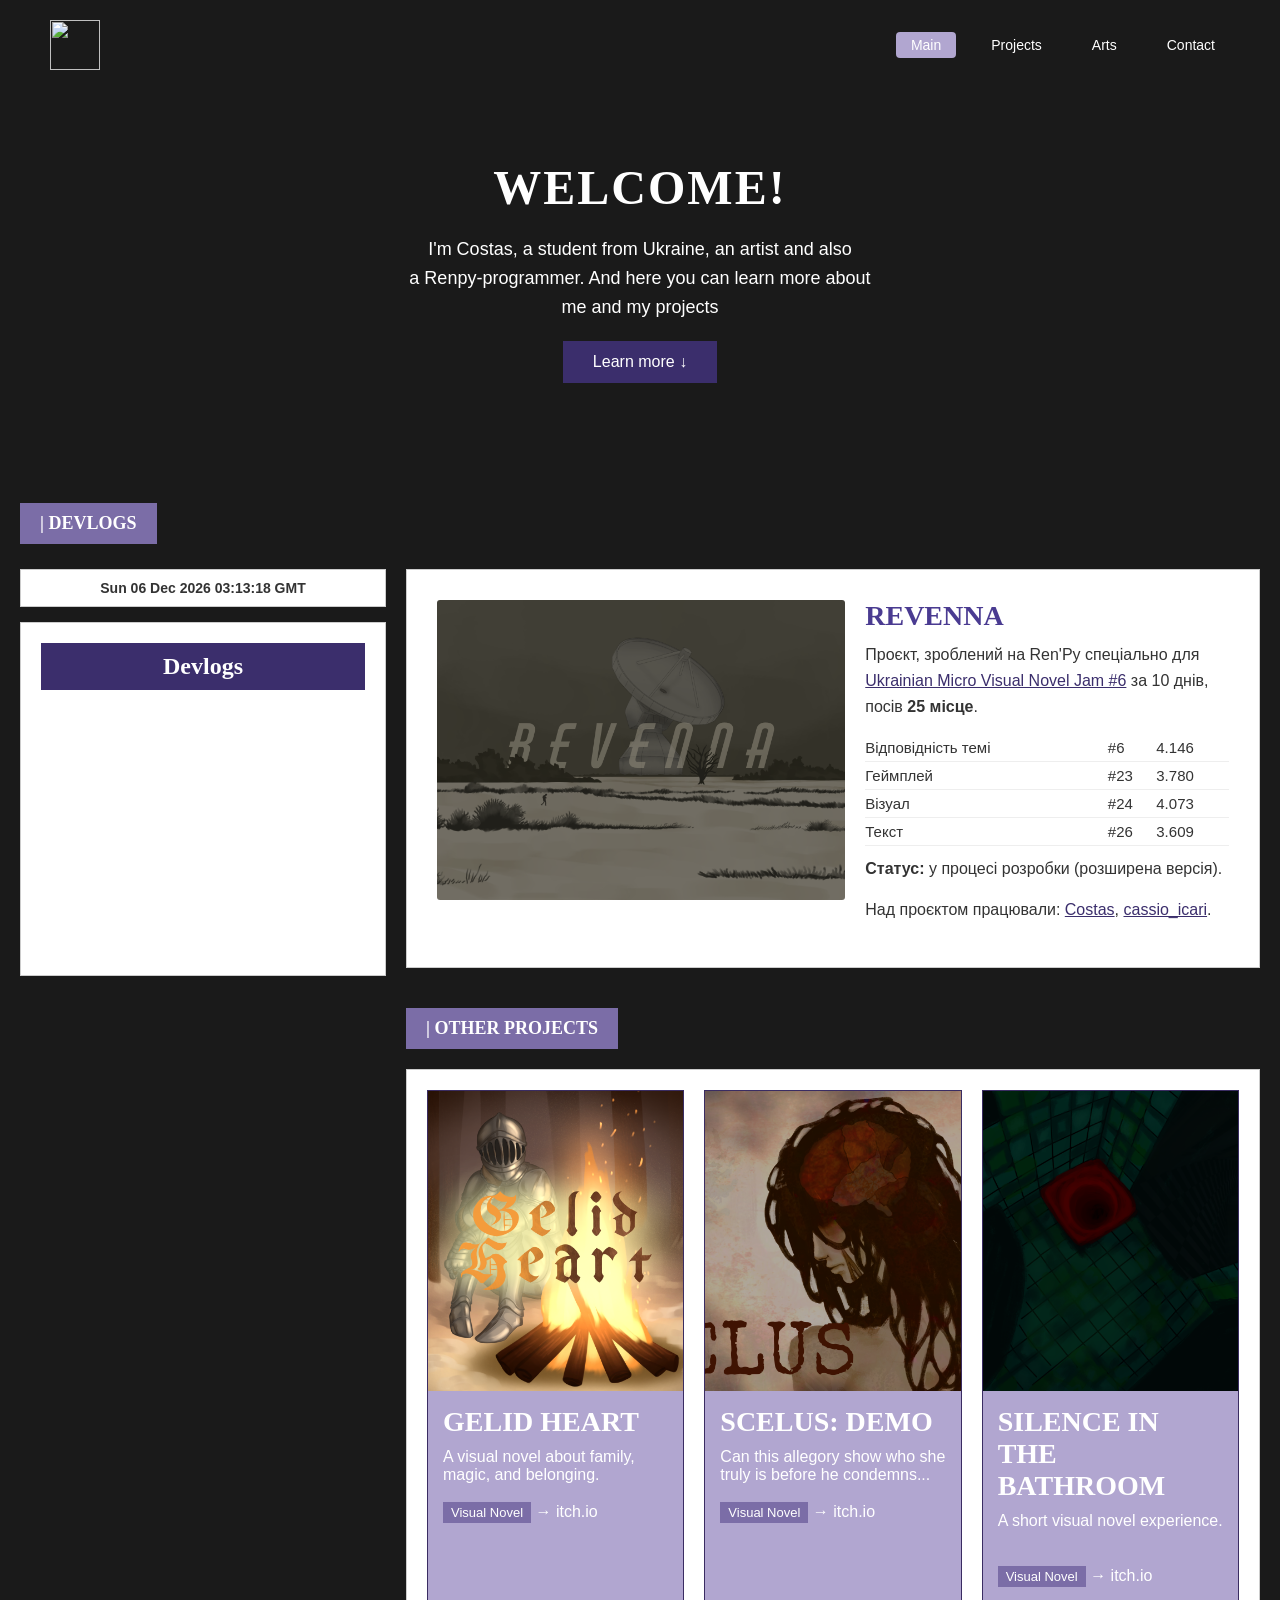
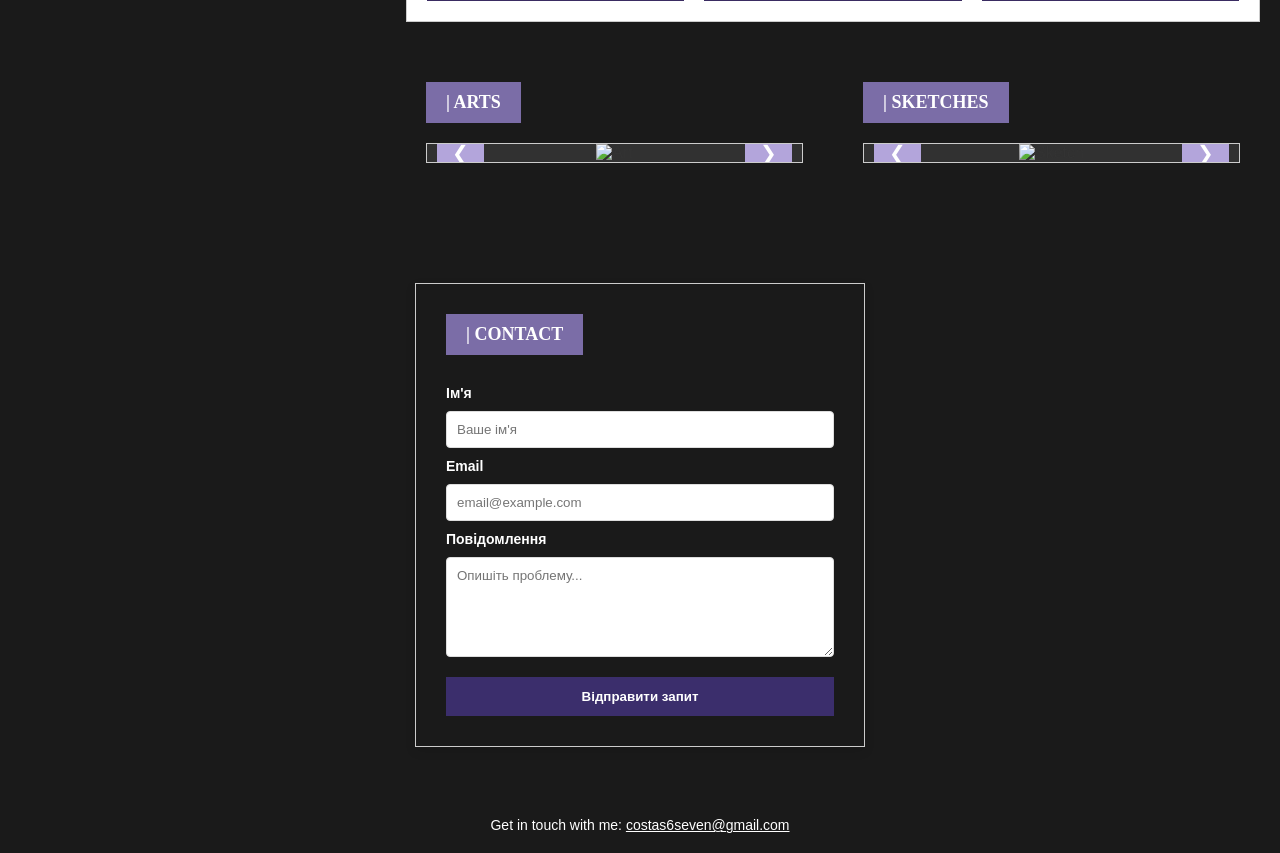
==== index.html @ fd6a5f2b "Add files via upload" ====
<!DOCTYPE html>
<html lang="uk">
<head>
    <meta charset="UTF-8">
    <meta name="viewport" content="width=device-width, initial-scale=1.0">
    <title>Costa-Dimention</title>
    <link rel="stylesheet" href="style.css">
</head>
<body>

    <header class="header">
        <div class="logo">
            <img src="https://cdn.pixabay.com/animation/2026/05/10/12/07/12-07-49-893_512.gif">
        </div>
        <nav class="nav-menu">
            <a href="index.html" class="active">Main</a>
            <a href="#projects">Projects</a>
            <a href="#arts">Arts</a>
            <a href="#contact">Contact</a>
        </nav>
    </header>

    <main>
        <section class="hero">
            <h1>WELCOME!</h1>
            <p>I'm Costas, a student from Ukraine, an artist and also<br>
               a Renpy-programmer. And here you can learn more about<br>
               me and my projects</p>
            <a href="#content" class="btn-main">Learn more ↓</a>
        </section>
        
        <div id="content" class="content-wrapper">
            <div class="container">
                <div class="section-header">
                    <h2>| DEVLOGS</h2>
                </div>
                
                <div class="split-section fade-in">
                    <aside class="sidebar">
                        <div id="live-clock" class="clock-display">Завантаження часу...</div>
                        <div class="devlogs-box">
                            <h2 class="section-title text-center">Devlogs</h2>
                            <div class="devlogs-scroll-area">
                                <a href="indexdev.html" class="btn-devlog">Read</a>
                                <a href="#" class="btn-devlog">Read</a>
                                <a href="#" class="btn-devlog">Read</a>
                                <a href="#" class="btn-devlog">Read</a>
                                <a href="#" class="btn-devlog">Read</a>
                            </div>
                        </div>
                    </aside>

                    <div class="right-column">
                        <section class="main-project">
                            <div class="project-content">
                                <img src="images/revenna.png" class="card-img" style="border-radius: 3px;">
                            </div>
                            <div class="project-info">
                                <h2>REVENNA</h2>
                                <p>Проєкт, зроблений на Ren'Py спеціально для <a href="https://itch.io/jam/ukrainian-micro-visual-novel-jam-2/rate/4291128">Ukrainian Micro Visual Novel Jam #6</a> за 10 днів, посів <strong>25 місце</strong>.</p>
                                
                                <table class="stats-table">
                                    <tr><td>Відповідність темі</td><td>#6</td><td>4.146</td></tr>
                                    <tr><td>Геймплей</td><td>#23</td><td>3.780</td></tr>
                                    <tr><td>Візуал</td><td>#24</td><td>4.073</td></tr>
                                    <tr><td>Текст</td><td>#26</td><td>3.609</td></tr>
                                </table>
                                
                                <p class="status"><strong>Статус:</strong> у процесі розробки (розширена версія).</p>
                                <p class="credits">Над проєктом працювали: <a href="#">Costas</a>, <a href="https://www.tiktok.com/@cassio_icari?_t=ZM-8wxWwmXci3y&_r=1">cassio_icari</a>.</p>
                            </div>
                        </section>

                        <section id="projects" class="other-projects fade-in">
                            <div class="section-header">
                                <h2>| OTHER PROJECTS</h2>
                            </div>
                            <div class="projects-grid">
                                <a href="https://corstarve.itch.io/gelidheart" class="project-card">
                                    <img src="images/gelid.png" alt="Gelid Heart" class="card-img">
                                    <div class="card-body">
                                        <h3>GELID HEART</h3>
                                        <p>A visual novel about family, magic, and belonging.</p>
                                        <span class="tag">Visual Novel</span>
                                        <span class="link-text">→ itch.io</span>
                                    </div>
                                </a>
                                <a href="https://corstarve.itch.io/scelus" class="project-card">
                                    <img src="images/scelus.png" alt="Scelus" class="card-img">
                                    <div class="card-body">
                                        <h3>SCELUS: DEMO</h3>
                                        <p>Can this allegory show who she truly is before he condemns...</p>
                                        <span class="tag">Visual Novel</span>
                                        <span class="link-text">→ itch.io</span>
                                    </div>
                                </a>
                                <a href="https://corstarve.itch.io/silence-in-the-bathroom" class="project-card">
                                    <img src="images/bath.png" alt="Silence in the Bathroom" class="card-img">
                                    <div class="card-body">
                                        <h3>SILENCE IN THE BATHROOM</h3>
                                        <p>A short visual novel experience.</p>
                                        <span class="tag">Visual Novel</span>
                                        <span class="link-text">→ itch.io</span>
                                    </div>
                                </a>
                            </div>
                        </section>

                        <div class="flex-container">
                            <section id="arts" class="arts-section fade-in" style="flex: 1; padding: 20px;">
                                <div class="section-header"><h2>| ARTS</h2></div>
                                <div class="carousel-container">
                                    <button class="carousel-btn prev-btn" onclick="changeImage('arts', -1)">&#10094;</button>
                                    <div class="carousel-slide">
                                        <img id="arts-carousel" src="images/rutilda.png" alt="Art">
                                    </div>
                                    <button class="carousel-btn next-btn" onclick="changeImage('arts', 1)">&#10095;</button>
                                </div>
                            </section>

                            <section id="sketches" class="arts-section fade-in" style="flex: 1; padding: 20px;">
                                <div class="section-header"><h2>| SKETCHES</h2></div>
                                <div class="carousel-container">
                                    <button class="carousel-btn prev-btn" onclick="changeImage('sketches', -1)">&#10094;</button>
                                    <div class="carousel-slide">
                                        <img id="sketches-carousel" src="images/rutilda.png" alt="Sketch">
                                    </div>
                                    <button class="carousel-btn next-btn" onclick="changeImage('sketches', 1)">&#10095;</button>
                                </div>
                            </section>
                        </div>

                    </div> </div> </div>
        </div>

        <section id="contact" class="contact-section">
            <form class="contact-form fade-in">
                <div class="section-header">
                    <h2>| CONTACT</h2>
                </div>
                <label>Ім'я</label>
                <input type="text" placeholder="Ваше ім'я">
            
                <label>Email</label>
                <input type="email" placeholder="email@example.com">
            
                <label>Повідомлення</label>
                <textarea placeholder="Опишіть проблему..."></textarea>
            
                <div class="d-grid">
                    <button class="btn-footer" type="submit">Відправити запит</button>
                </div>
            </form>
        </section>
    </main>

    <footer class="footer">
        <p>Get in touch with me: <a href="mailto:costas6seven@gmail.com">costas6seven@gmail.com</a></p>
    </footer>

    <script src="script.js"></script>
</body>
</html>
---- style.css ----
/* Базові змінні та скидання */
:root {
    --purple-light: #b1a6d0;
    --purple-dark: #7b6da7;
    --purple-bg: #9081c2;
    --dark-navy: #1f183b;
    --dark-purple: #3b2e6c;
    --dark-bg: #1a1a1a;
    --gray-bg: #e5e5e5;
    --text-light: #ffffff;
    --text-dark: #333333;
    --accent-yellow: #f8ca4d;
}

* { 
    margin: 0; 
    padding: 0; 
    box-sizing: border-box; 
    font-family: 'Segoe UI', Tahoma, Geneva, Verdana, sans-serif; 
}
body { 
    background-color: var(--dark-bg); 
    color: var(--text-dark); 
    padding-top: 90px; 
}
a { 
    text-decoration: none; 
    color: inherit; 
}

.logo img {
    height: 50px;
    width: 50px;
    display: block;
}

/* Шапка */
.header { 
    display: flex; 
    justify-content: space-between; 
    align-items: center; 
    padding: 20px 50px; 
    background-image: url("https://cdn.pixabay.com/animation/2022/10/13/19/48/19-48-27-798_512.gif"); 
    position: fixed; 
    top: 0;
    left: 0;
    width: 100%; 
    z-index: 1000;
}
.nav-menu { display: flex; gap: 20px; }
.nav-menu a { color: var(--text-light); font-weight: 500; font-size: 14px; transition: 0.3s; padding: 5px 15px; border-radius: 4px; }
.nav-menu a.active { background-color: var(--purple-light); color: white; }
.nav-menu a:hover:not(.active) { background-color: rgba(255,255,255,0.2); }

.hero { background-image: url("https://cdn.pixabay.com/animation/2024/07/23/19/52/19-52-56-478_512.gif"); text-align: center; padding: 70px 20px; color: var(--text-light); }
.hero h1 { font-size: 3rem; margin-bottom: 20px; font-family: serif; letter-spacing: 2px; }
.hero p { line-height: 1.6; margin-bottom: 20px; font-size: 18px;}
.btn-main { background-color: var(--dark-purple); padding: 12px 30px; display: inline-block; transition: 0.3s; color: white; }
.btn-main:hover { transform: translateY(-3px); background-color: var(--purple-dark); box-shadow: 0 5px 15px rgba(32, 2, 69, 0.349); }

.content-wrapper { background-image: url("https://cdn.pixabay.com/animation/2024/07/23/19/52/19-52-56-478_512.gif"); padding: 50px 20px; }
.container { max-width: 1600px; margin: 0 auto; width: 100%; display: flex; flex-direction: column; gap: 5px; }

.split-section { display: flex; gap: 20px; align-items: flex-start; }

.sidebar { width: 30%; display: flex; flex-direction: column; gap: 15px; position: sticky; top: 110px; height: fit-content; }
.clock-display { background: white; padding: 10px; font-size: 14px; text-align: center; font-weight: bold; border: 1px solid #ccc; }
.devlogs-box { background: white; padding: 20px; border: 1px solid #ccc; }
.section-title { font-size: 24px; color: var(--dark-purple); margin-bottom: 15px; font-family: serif; }
.text-center { text-align: center; background-color: var(--dark-purple); color: white; padding: 10px; margin-bottom: 15px; }

.right-column { width: 70%; display: flex; flex-direction: column; gap: 40px; }

.devlogs-scroll-area { height: 250px; overflow-y: auto; padding-right: 10px; }
.devlogs-scroll-area::-webkit-scrollbar { width: 6px; }
.devlogs-scroll-area::-webkit-scrollbar-track { background: #f1f1f1; }
.devlogs-scroll-area::-webkit-scrollbar-thumb { background: var(--dark-purple); }
.btn-devlog { display: block; background-image: url("https://cdn.pixabay.com/animation/2026/05/10/12/07/12-07-49-893_512.gif"); color: white; text-align: center; padding: 10px; margin-bottom: 15px; transition: 0.3s; background-size: cover; }
.btn-devlog:hover, .btn-devlog.active-devlog { background: #9482c9; font-weight: bold; }

.main-project, .devlog-post { width: 100%; background: white; padding: 30px; border: 1px solid #ccc; color: #333; }
.main-project { display: flex; gap: 20px; }
.project-info { width: 60%; font-size: 13px; }
.project-info h2, .devlog-title { font-family: serif; font-size: 28px; margin-bottom: 10px; color: #4a3b91; }
.project-info p, .devlog-content p { margin-bottom: 15px; line-height: 1.6; font-size: 16px; }
.project-info a { color: var(--dark-purple); text-decoration: underline; }
.stats-table { width: 100%; border-collapse: collapse; margin-bottom: 10px; font-size: 15px; }
.stats-table td { border-bottom: 1px solid #eee; padding: 5px 0; }

.devlog-header { border-bottom: 2px solid #e0e0e0; padding-bottom: 15px; margin-bottom: 20px; }
.devlog-meta { font-size: 13px; color: #888; display: flex; gap: 15px; }
.devlog-content h3 { color: #4a3b91; margin-top: 25px; margin-bottom: 10px; font-size: 18px; }
.devlog-content ul { margin-bottom: 20px; padding-left: 20px; }
.devlog-content li { margin-bottom: 8px; line-height: 1.5; font-size: 15px;}

.section-header h2 { font-family: serif; color: white; background-color: var(--purple-dark); display: inline-block; padding: 10px 20px; margin-bottom: 20px; font-size: 18px; }
.projects-grid { display: grid; grid-template-columns: repeat(3, 1fr); gap: 20px; background-color: white; padding: 20px; border: 1px solid #ccc; }
.project-card { display: block; background-color: var(--purple-light); color: white; transition: all 0.3s ease; border: 1px solid #3a2c62; overflow: hidden; }
.project-card:hover { transform: translateY(-5px); box-shadow: 0 10px 20px rgba(0,0,0,0.5); border-color: var(--purple-light); }
.card-img { width: 100%; height: 300px; object-fit: cover; display: block; }
.card-body { padding: 15px; }
.card-body h3 { font-family: serif; font-size: 28px; margin-bottom: 10px; }
.card-body p { font-size: 16px; color: white; margin-bottom: 15px; min-height: 40px; }
.tag { background: var(--purple-dark); padding: 3px 8px; font-size: 13px; }

.arts-section { flex: 1; padding: 20px; }
.carousel-container { position: relative; width: 100%; max-width: 800px; margin: 0 auto; overflow: hidden; background: none; display: flex; align-items: center; justify-content: center; height: auto; border: 1px solid #ccc; background: rgba(255,255,255,0.1); }
.carousel-slide img { max-width: 100%; max-height: 500px; object-fit: contain; transition: opacity 0.5s ease-in-out; display: block; }
.carousel-btn { position: absolute; top: 50%; transform: translateY(-50%); background:#b3a5db; color: white; border: none; padding: 15px; cursor: pointer; font-size: 20px; transition: 0.3s; z-index: 10; }
.carousel-btn:hover { background: var(--purple-dark); }
.prev-btn { left: 10px; }
.next-btn { right: 10px; }
.flex-container { display: flex; gap: 20px; width: 100%; }

.contact-section { background-image: url("https://cdn.pixabay.com/animation/2024/07/23/19/52/19-52-56-478_512.gif"); padding: 50px 20px; display: flex; justify-content: center; width: 100%; }
.contact-form { background-image: url("https://cdn.pixabay.com/animation/2023/07/13/14/26/14-26-15-867_512.gif"); padding: 30px; width: 100%; max-width: 450px; display: flex; flex-direction: column; gap: 10px; box-shadow: 0 4px 10px rgba(0,0,0,0.1); border: 1px solid #ccc; color: white; }
.contact-form label { font-size: 14px; font-weight: bold; }
.contact-form input[type="text"], .contact-form input[type="email"], .contact-form textarea { width: 100%; padding: 10px; border: 1px solid #ddd; border-radius: 4px; color: #333; }
.contact-form textarea { resize: vertical; min-height: 100px; }
.checkbox-group { display: flex; align-items: center; gap: 10px; font-size: 13px; margin-top: 10px; }
.checkbox-group input { width: 16px; height: 16px; }
.d-grid { width: 100%; margin-top: 10px; }
.btn-footer { background-color: var(--dark-purple); padding: 12px 30px; display: inline-block; transition: 0.3s; color: white; border: none; width: 100%; cursor: pointer; font-weight: bold; }
.btn-footer:hover { transform: translateY(-3px); background-color: var(--purple-dark); box-shadow: 0 5px 15px rgba(32, 2, 69, 0.349) }

.footer { background-image: url("https://cdn.pixabay.com/animation/2022/10/13/19/48/19-48-27-798_512.gif"); color: white; text-align: center; padding: 20px; font-size: 14px; }
.footer a { text-decoration: underline; }

.fade-in { opacity: 0; transform: translateY(30px); transition: opacity 0.8s ease-out, transform 0.8s ease-out; }
.fade-in.visible { opacity: 1; transform: translateY(0); }

@media (max-width: 768px) {
    body { padding-top: 140px; }
    .header { flex-direction: column; gap: 15px; padding: 20px; position: absolute; }
    .split-section { flex-direction: column; }
    .sidebar, .right-column, .main-project { width: 100%; }
    .sidebar { position: static; } 
    .main-project { flex-direction: column; }
    .project-image-placeholder, .project-info { width: 100%; }
    .projects-grid { grid-template-columns: 1fr; }
    .flex-container { flex-direction: column; }
}
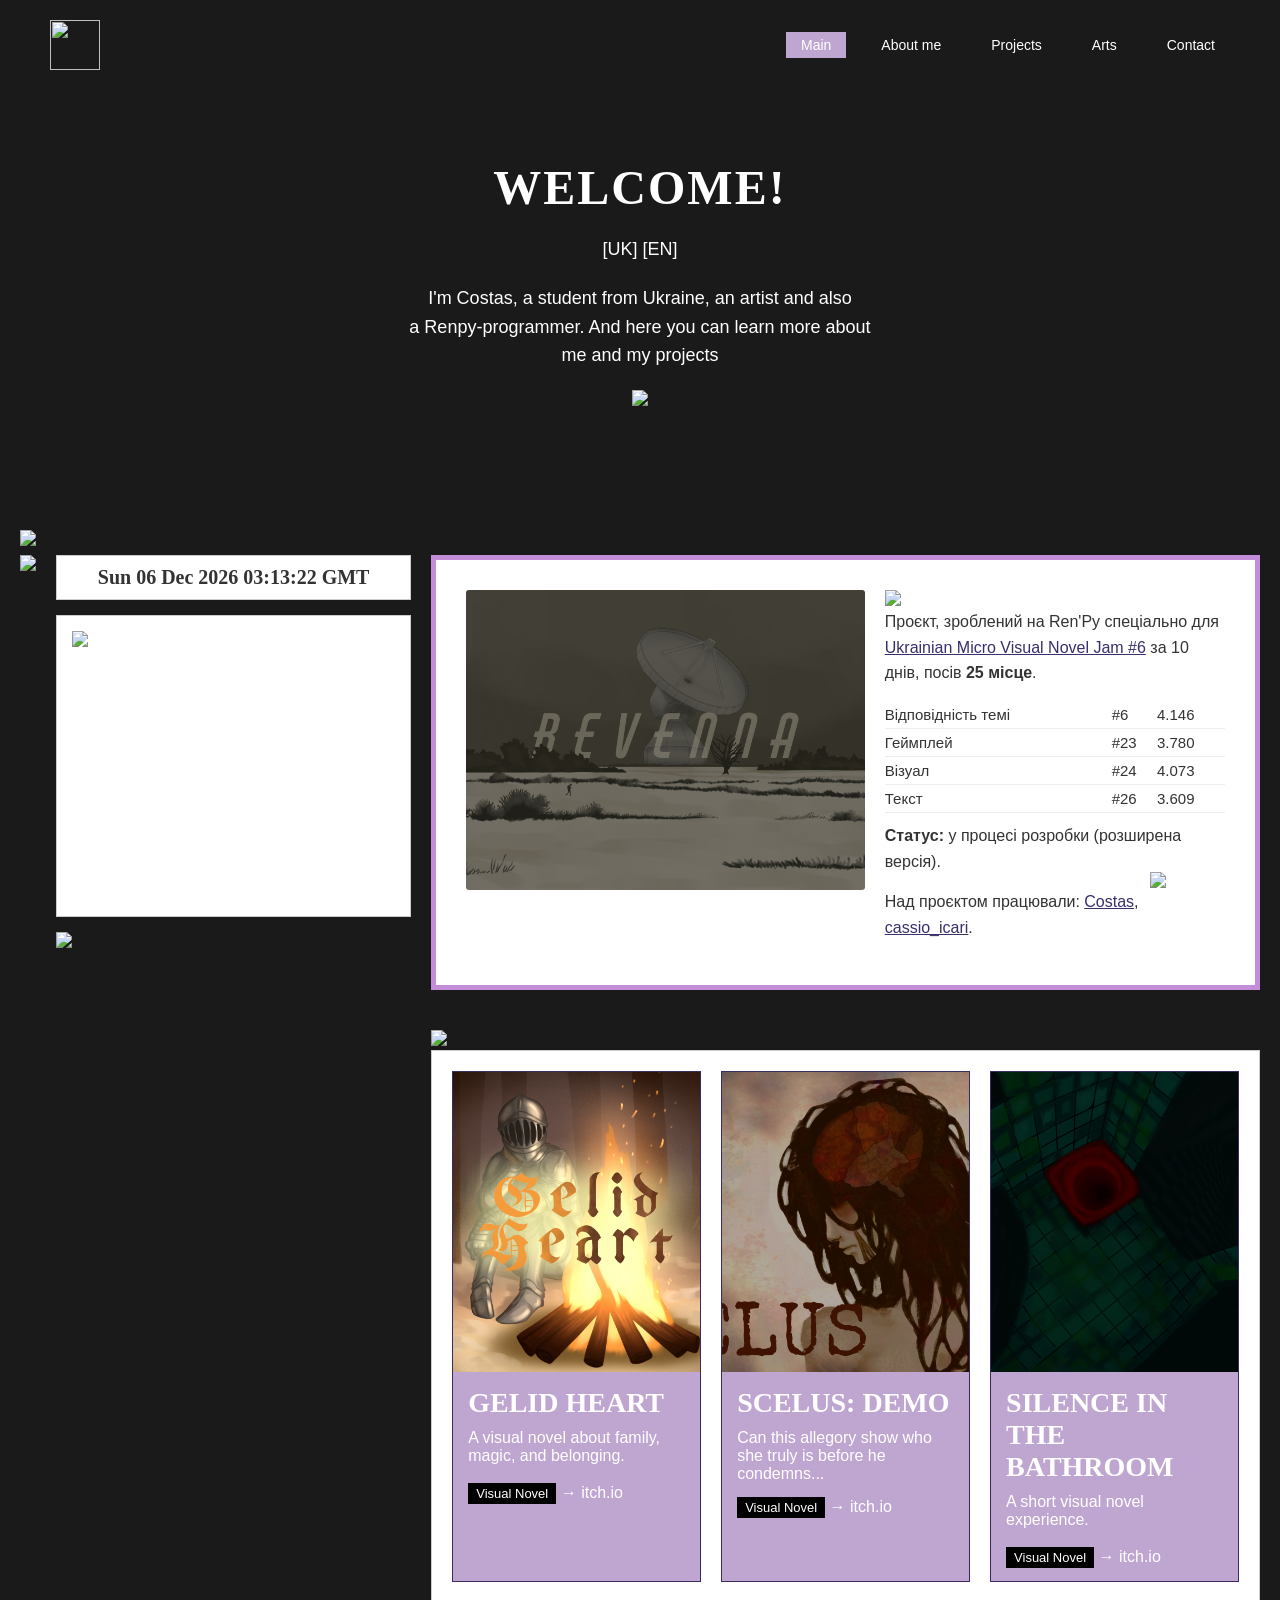
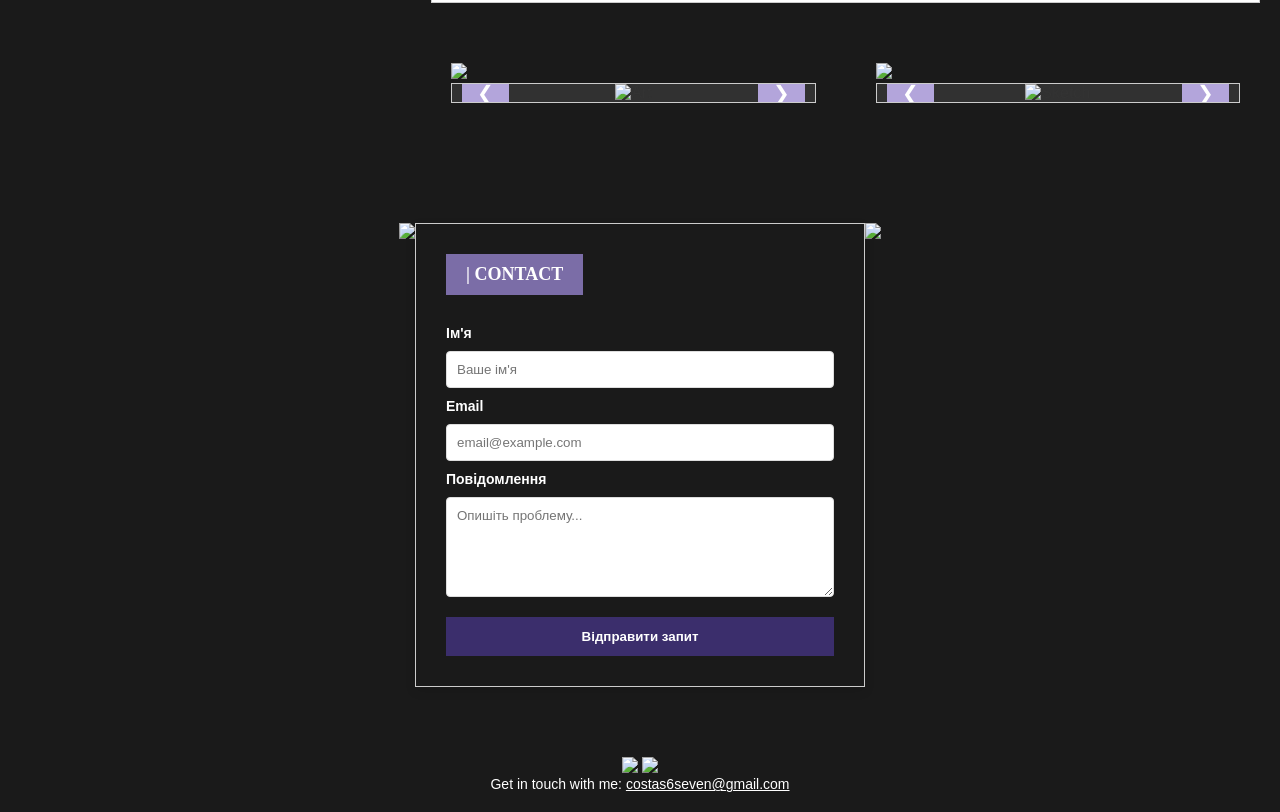
==== commit 437751be: "Add files via upload" ====
--- a/index.html
+++ b/index.html
@@ -5,6 +5,7 @@
     <meta name="viewport" content="width=device-width, initial-scale=1.0">
     <title>Costa-Dimention</title>
     <link rel="stylesheet" href="style.css">
+    <link rel="icon" href="/cur.png" sizes="any">
 </head>
 <body>
 
@@ -14,6 +15,7 @@
         </div>
         <nav class="nav-menu">
             <a href="index.html" class="active">Main</a>
+            <a href="about.html">About me</a>
             <a href="#projects">Projects</a>
             <a href="#arts">Arts</a>
             <a href="#contact">Contact</a>
@@ -22,32 +24,36 @@
 
     <main>
         <section class="hero">
+            <img src="https://99gifshop.neocities.org/items/3/chiyu.gif" alt="Декор" class="bottom-right-img">
             <h1>WELCOME!</h1>
+            <p> [UK] [EN]</p>
             <p>I'm Costas, a student from Ukraine, an artist and also<br>
                a Renpy-programmer. And here you can learn more about<br>
                me and my projects</p>
-            <a href="#content" class="btn-main">Learn more ↓</a>
+            <a href="#content"> <img src="https://web.archive.org/web/20090831005749im_/http://geocities.com/cyberpunk_pt/enteriberico.gif"></a>
         </section>
         
         <div id="content" class="content-wrapper">
             <div class="container">
                 <div class="section-header">
-                    <h2>| DEVLOGS</h2>
+                    <img src="images/m.gif">
                 </div>
                 
                 <div class="split-section fade-in">
+                    <img src="https://99gifshop.neocities.org/items/6/dice2.gif">
                     <aside class="sidebar">
                         <div id="live-clock" class="clock-display">Завантаження часу...</div>
                         <div class="devlogs-box">
-                            <h2 class="section-title text-center">Devlogs</h2>
+                            <img src="images/d.gif">
                             <div class="devlogs-scroll-area">
+                                <a href="indexdev.html" class="btn-devlog">Read [NEW]</a>
                                 <a href="indexdev.html" class="btn-devlog">Read</a>
-                                <a href="#" class="btn-devlog">Read</a>
                                 <a href="#" class="btn-devlog">Read</a>
                                 <a href="#" class="btn-devlog">Read</a>
                                 <a href="#" class="btn-devlog">Read</a>
                             </div>
                         </div>
+                        <img src="https://99gifshop.neocities.org/items/5/onewingedangel.gif">
                     </aside>
 
                     <div class="right-column">
@@ -56,7 +62,7 @@
                                 <img src="images/revenna.png" class="card-img" style="border-radius: 3px;">
                             </div>
                             <div class="project-info">
-                                <h2>REVENNA</h2>
+                                <a href="https://corstarve.itch.io/revenna"> <img src="images/rev.gif"></a>
                                 <p>Проєкт, зроблений на Ren'Py спеціально для <a href="https://itch.io/jam/ukrainian-micro-visual-novel-jam-2/rate/4291128">Ukrainian Micro Visual Novel Jam #6</a> за 10 днів, посів <strong>25 місце</strong>.</p>
                                 
                                 <table class="stats-table">
@@ -73,7 +79,7 @@
 
                         <section id="projects" class="other-projects fade-in">
                             <div class="section-header">
-                                <h2>| OTHER PROJECTS</h2>
+                                <img src="images/ot.gif">
                             </div>
                             <div class="projects-grid">
                                 <a href="https://corstarve.itch.io/gelidheart" class="project-card">
@@ -108,7 +114,7 @@
 
                         <div class="flex-container">
                             <section id="arts" class="arts-section fade-in" style="flex: 1; padding: 20px;">
-                                <div class="section-header"><h2>| ARTS</h2></div>
+                                <div class="section-header"><img src="images/arts.gif">
                                 <div class="carousel-container">
                                     <button class="carousel-btn prev-btn" onclick="changeImage('arts', -1)">&#10094;</button>
                                     <div class="carousel-slide">
@@ -119,7 +125,7 @@
                             </section>
 
                             <section id="sketches" class="arts-section fade-in" style="flex: 1; padding: 20px;">
-                                <div class="section-header"><h2>| SKETCHES</h2></div>
+                                <div class="section-header"><img src="images/sc.gif"></div>
                                 <div class="carousel-container">
                                     <button class="carousel-btn prev-btn" onclick="changeImage('sketches', -1)">&#10094;</button>
                                     <div class="carousel-slide">
@@ -134,6 +140,7 @@
         </div>
 
         <section id="contact" class="contact-section">
+            <img src="https://99gifshop.neocities.org/items/5/drktorch.gif">
             <form class="contact-form fade-in">
                 <div class="section-header">
                     <h2>| CONTACT</h2>
@@ -151,10 +158,13 @@
                     <button class="btn-footer" type="submit">Відправити запит</button>
                 </div>
             </form>
+            <img src="https://99gifshop.neocities.org/items/5/drktorch.gif">
         </section>
     </main>
 
     <footer class="footer">
+        <a href="https://corstarve.itch.io/"> <img src="images/itch.gif"></a>
+        <a href="https://ru.pinterest.com/costas6seven/"> <img src="images/pintr.gif"></a>
         <p>Get in touch with me: <a href="mailto:costas6seven@gmail.com">costas6seven@gmail.com</a></p>
     </footer>
 
--- a/style.css
+++ b/style.css
@@ -1,6 +1,6 @@
-/* Базові змінні та скидання */
 :root {
-    --purple-light: #b1a6d0;
+    --purple-light: #bfa6d0;
+    --purple-cool: #c48dda;
     --purple-dark: #7b6da7;
     --purple-bg: #9081c2;
     --dark-navy: #1f183b;
@@ -9,15 +9,14 @@
     --gray-bg: #e5e5e5;
     --text-light: #ffffff;
     --text-dark: #333333;
-    --accent-yellow: #f8ca4d;
 }
-
 * { 
     margin: 0; 
     padding: 0; 
     box-sizing: border-box; 
     font-family: 'Segoe UI', Tahoma, Geneva, Verdana, sans-serif; 
 }
+
 body { 
     background-color: var(--dark-bg); 
     color: var(--text-dark); 
@@ -48,15 +47,14 @@
     z-index: 1000;
 }
 .nav-menu { display: flex; gap: 20px; }
-.nav-menu a { color: var(--text-light); font-weight: 500; font-size: 14px; transition: 0.3s; padding: 5px 15px; border-radius: 4px; }
+.nav-menu a { color: var(--text-light); font-weight: 500; font-size: 14px; transition: 0.3s; padding: 5px 15px; }
 .nav-menu a.active { background-color: var(--purple-light); color: white; }
 .nav-menu a:hover:not(.active) { background-color: rgba(255,255,255,0.2); }
 
 .hero { background-image: url("https://cdn.pixabay.com/animation/2024/07/23/19/52/19-52-56-478_512.gif"); text-align: center; padding: 70px 20px; color: var(--text-light); }
 .hero h1 { font-size: 3rem; margin-bottom: 20px; font-family: serif; letter-spacing: 2px; }
 .hero p { line-height: 1.6; margin-bottom: 20px; font-size: 18px;}
-.btn-main { background-color: var(--dark-purple); padding: 12px 30px; display: inline-block; transition: 0.3s; color: white; }
-.btn-main:hover { transform: translateY(-3px); background-color: var(--purple-dark); box-shadow: 0 5px 15px rgba(32, 2, 69, 0.349); }
+.btn-main { background-image: url("https://web.archive.org/web/20090729130605if_/http://www.geocities.com/tebrugge/masonenter.gif"); padding: 15px 50px; display: inline-block; transition: 0.3s; color: white; }
 
 .content-wrapper { background-image: url("https://cdn.pixabay.com/animation/2024/07/23/19/52/19-52-56-478_512.gif"); padding: 50px 20px; }
 .container { max-width: 1600px; margin: 0 auto; width: 100%; display: flex; flex-direction: column; gap: 5px; }
@@ -64,8 +62,8 @@
 .split-section { display: flex; gap: 20px; align-items: flex-start; }
 
 .sidebar { width: 30%; display: flex; flex-direction: column; gap: 15px; position: sticky; top: 110px; height: fit-content; }
-.clock-display { background: white; padding: 10px; font-size: 14px; text-align: center; font-weight: bold; border: 1px solid #ccc; }
-.devlogs-box { background: white; padding: 20px; border: 1px solid #ccc; }
+.clock-display { background: white; padding: 10px; font-family: serif; font-size: 20px; text-align: center; font-weight: bold; border: 1px solid #ccc; }
+.devlogs-box { background: white; padding: 15px; border: 1px solid #ccc; }
 .section-title { font-size: 24px; color: var(--dark-purple); margin-bottom: 15px; font-family: serif; }
 .text-center { text-align: center; background-color: var(--dark-purple); color: white; padding: 10px; margin-bottom: 15px; }
 
@@ -74,11 +72,11 @@
 .devlogs-scroll-area { height: 250px; overflow-y: auto; padding-right: 10px; }
 .devlogs-scroll-area::-webkit-scrollbar { width: 6px; }
 .devlogs-scroll-area::-webkit-scrollbar-track { background: #f1f1f1; }
-.devlogs-scroll-area::-webkit-scrollbar-thumb { background: var(--dark-purple); }
+.devlogs-scroll-area::-webkit-scrollbar-thumb { background: var(--purple-cool); }
 .btn-devlog { display: block; background-image: url("https://cdn.pixabay.com/animation/2026/05/10/12/07/12-07-49-893_512.gif"); color: white; text-align: center; padding: 10px; margin-bottom: 15px; transition: 0.3s; background-size: cover; }
-.btn-devlog:hover, .btn-devlog.active-devlog { background: #9482c9; font-weight: bold; }
+.btn-devlog:hover, .btn-devlog.active-devlog { background: #c48dda; font-weight: bold; }
 
-.main-project, .devlog-post { width: 100%; background: white; padding: 30px; border: 1px solid #ccc; color: #333; }
+.main-project, .devlog-post { width: 100%; background: white; padding: 30px; border: 5px solid #c48dda; color: #333; }
 .main-project { display: flex; gap: 20px; }
 .project-info { width: 60%; font-size: 13px; }
 .project-info h2, .devlog-title { font-family: serif; font-size: 28px; margin-bottom: 10px; color: #4a3b91; }
@@ -101,7 +99,7 @@
 .card-body { padding: 15px; }
 .card-body h3 { font-family: serif; font-size: 28px; margin-bottom: 10px; }
 .card-body p { font-size: 16px; color: white; margin-bottom: 15px; min-height: 40px; }
-.tag { background: var(--purple-dark); padding: 3px 8px; font-size: 13px; }
+.tag { background: black; padding: 3px 8px; font-size: 13px; }
 
 .arts-section { flex: 1; padding: 20px; }
 .carousel-container { position: relative; width: 100%; max-width: 800px; margin: 0 auto; overflow: hidden; background: none; display: flex; align-items: center; justify-content: center; height: auto; border: 1px solid #ccc; background: rgba(255,255,255,0.1); }
@@ -129,6 +127,16 @@
 .fade-in { opacity: 0; transform: translateY(30px); transition: opacity 0.8s ease-out, transform 0.8s ease-out; }
 .fade-in.visible { opacity: 1; transform: translateY(0); }
 
+.bottom-right-img {
+  /*position: absolute;*/
+  position: fixed; /* Вириває картинку з потоку тексту */
+  bottom: 10px;       /* Відступ знизу */
+  right: 10px;        /* Відступ справа */       /* Розмір картинки (за потреби) */
+  height: auto;
+  z-index: 1000;   /* Гарантує, що картинка буде поверх інших елементів */
+  width: 120px;
+}
+
 @media (max-width: 768px) {
     body { padding-top: 140px; }
     .header { flex-direction: column; gap: 15px; padding: 20px; position: absolute; }
